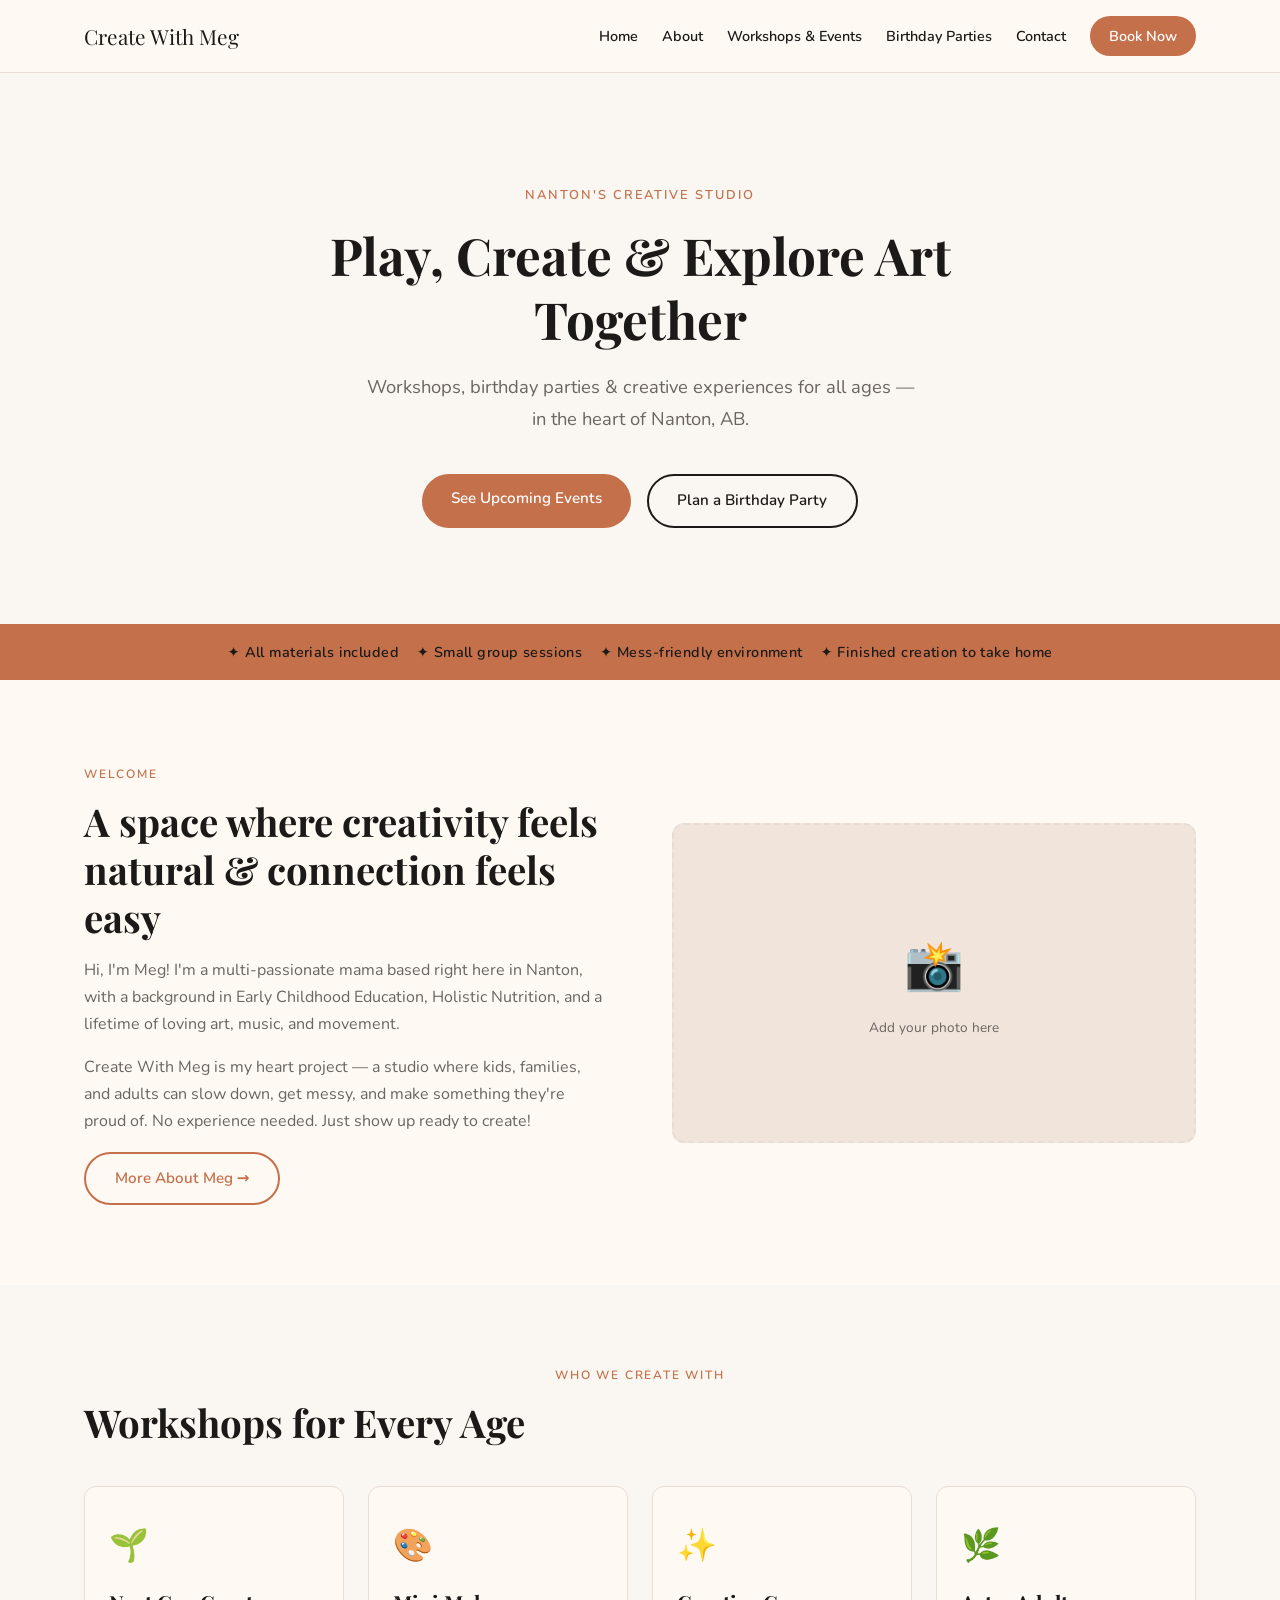
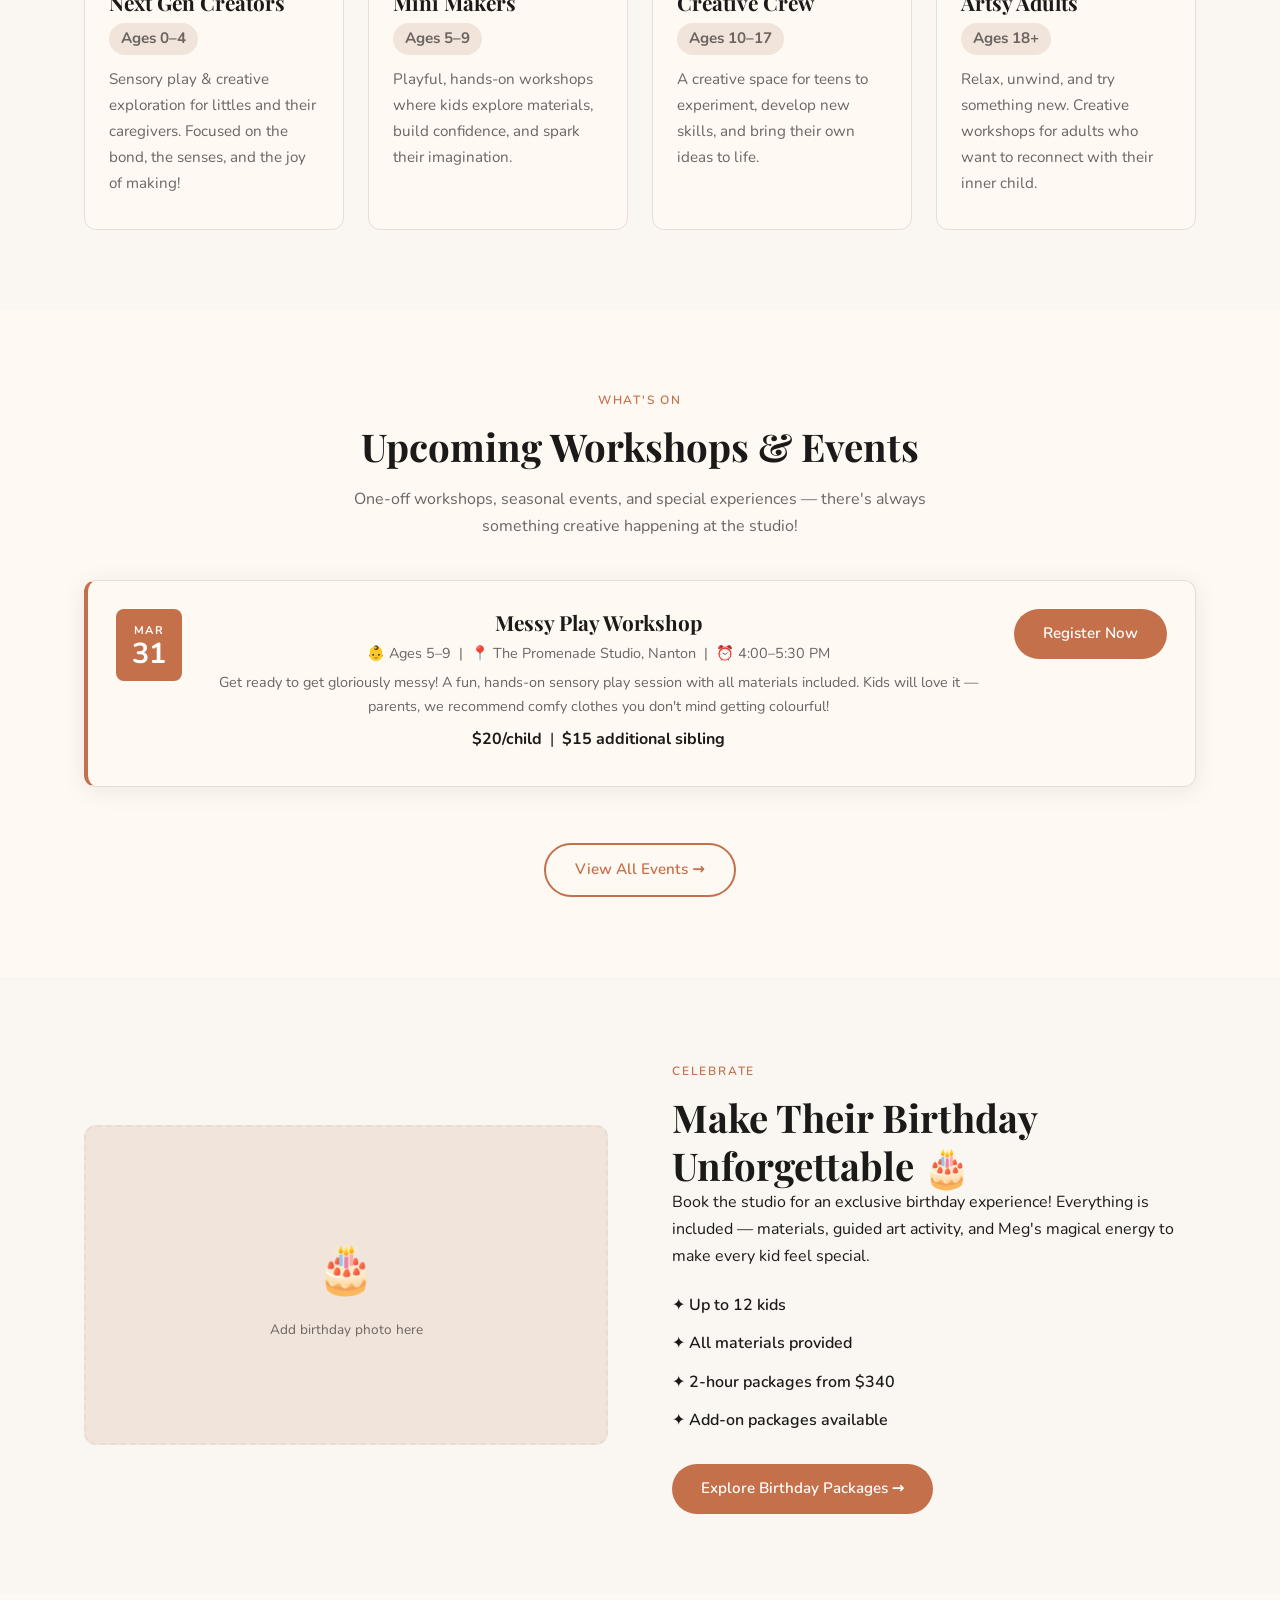
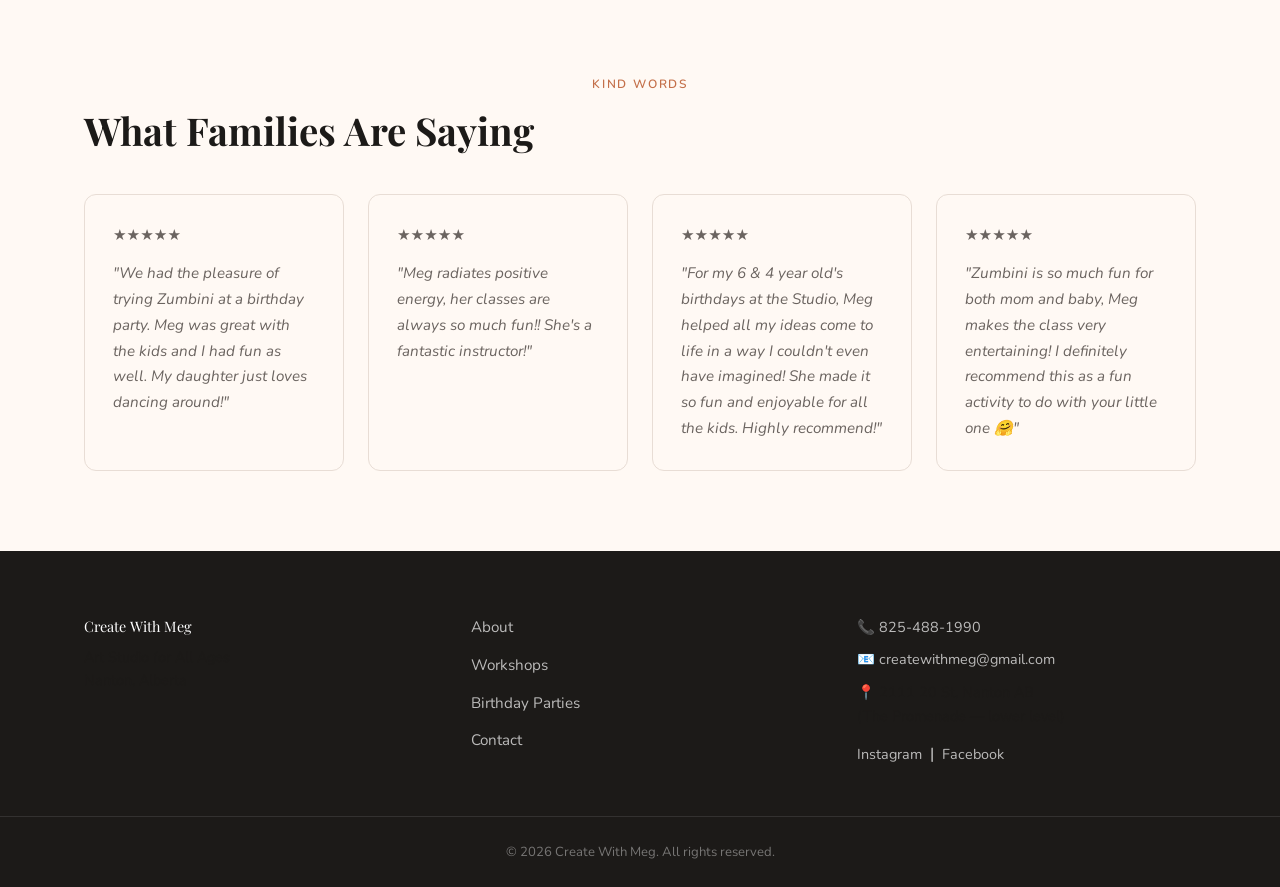
==== index.html @ df980b59 "Initial site launch — Create With Meg" ====
<!DOCTYPE html>
<html lang="en">
<head>
  <meta charset="UTF-8" />
  <meta name="viewport" content="width=device-width, initial-scale=1.0" />
  <title>Create With Meg | Art Studio — Nanton, AB</title>
  <meta name="description" content="Creative workshops, birthday parties, and art experiences for all ages in Nanton, Alberta. Book your spot at Create With Meg!" />
  <link rel="stylesheet" href="css/style.css" />
  <link href="https://fonts.googleapis.com/css2?family=Playfair+Display:wght@400;600;700&family=Nunito:wght@300;400;600&display=swap" rel="stylesheet" />
</head>
<body>

  <!-- NAVIGATION -->
  <nav class="navbar">
    <div class="nav-inner">
      <a href="index.html" class="nav-logo">Create With Meg</a>
      <ul class="nav-links">
        <li><a href="index.html">Home</a></li>
        <li><a href="about.html">About</a></li>
        <li><a href="workshops.html">Workshops & Events</a></li>
        <li><a href="birthdays.html">Birthday Parties</a></li>
        <li><a href="contact.html">Contact</a></li>
        <li><a href="workshops.html" class="btn-nav">Book Now</a></li>
      </ul>
      <button class="nav-toggle" aria-label="Toggle menu">&#9776;</button>
    </div>
  </nav>

  <!-- HERO -->
  <section class="hero">
    <div class="hero-content">
      <p class="hero-eyebrow">Nanton's Creative Studio</p>
      <h1>Play, Create &amp; Explore Art Together</h1>
      <p class="hero-sub">Workshops, birthday parties &amp; creative experiences for all ages — in the heart of Nanton, AB.</p>
      <div class="hero-btns">
        <a href="workshops.html" class="btn-primary">See Upcoming Events</a>
        <a href="birthdays.html" class="btn-secondary">Plan a Birthday Party</a>
      </div>
    </div>
  </section>

  <!-- INTRO STRIP -->
  <section class="intro-strip">
    <div class="container">
      <p>✦ All materials included &nbsp;&nbsp; ✦ Small group sessions &nbsp;&nbsp; ✦ Mess-friendly environment &nbsp;&nbsp; ✦ Finished creation to take home</p>
    </div>
  </section>

  <!-- ABOUT SNIPPET -->
  <section class="about-home section-pad">
    <div class="container two-col">
      <div class="about-text">
        <span class="label-tag">Welcome</span>
        <h2>A space where creativity feels natural &amp; connection feels easy</h2>
        <p>Hi, I'm Meg! I'm a multi-passionate mama based right here in Nanton, with a background in Early Childhood Education, Holistic Nutrition, and a lifetime of loving art, music, and movement.</p>
        <p>Create With Meg is my heart project — a studio where kids, families, and adults can slow down, get messy, and make something they're proud of. No experience needed. Just show up ready to create!</p>
        <a href="about.html" class="btn-outline">More About Meg →</a>
      </div>
      <div class="about-img-placeholder">
        <div class="img-block">📸<br/><small>Add your photo here</small></div>
      </div>
    </div>
  </section>

  <!-- AGE GROUPS -->
  <section class="age-groups section-pad bg-cream">
    <div class="container">
      <span class="label-tag center">Who We Create With</span>
      <h2 class="section-title">Workshops for Every Age</h2>
      <div class="cards-grid">
        <div class="card">
          <div class="card-icon">🌱</div>
          <h3>Next Gen Creators</h3>
          <p class="age-badge">Ages 0–4</p>
          <p>Sensory play &amp; creative exploration for littles and their caregivers. Focused on the bond, the senses, and the joy of making!</p>
        </div>
        <div class="card">
          <div class="card-icon">🎨</div>
          <h3>Mini Makers</h3>
          <p class="age-badge">Ages 5–9</p>
          <p>Playful, hands-on workshops where kids explore materials, build confidence, and spark their imagination.</p>
        </div>
        <div class="card">
          <div class="card-icon">✨</div>
          <h3>Creative Crew</h3>
          <p class="age-badge">Ages 10–17</p>
          <p>A creative space for teens to experiment, develop new skills, and bring their own ideas to life.</p>
        </div>
        <div class="card">
          <div class="card-icon">🌿</div>
          <h3>Artsy Adults</h3>
          <p class="age-badge">Ages 18+</p>
          <p>Relax, unwind, and try something new. Creative workshops for adults who want to reconnect with their inner child.</p>
        </div>
      </div>
    </div>
  </section>

  <!-- UPCOMING EVENTS TEASER -->
  <section class="events-teaser section-pad">
    <div class="container center-text">
      <span class="label-tag center">What's On</span>
      <h2 class="section-title">Upcoming Workshops &amp; Events</h2>
      <p class="section-sub">One-off workshops, seasonal events, and special experiences — there's always something creative happening at the studio!</p>

      <!-- EVENT CARD -->
      <div class="event-card featured">
        <div class="event-date-block">
          <span class="month">MAR</span>
          <span class="day">31</span>
        </div>
        <div class="event-details">
          <h3>Messy Play Workshop</h3>
          <p>👶 Ages 5–9 &nbsp;|&nbsp; 📍 The Promenade Studio, Nanton &nbsp;|&nbsp; ⏰ 4:00–5:30 PM</p>
          <p>Get ready to get gloriously messy! A fun, hands-on sensory play session with all materials included. Kids will love it — parents, we recommend comfy clothes you don't mind getting colourful!</p>
          <p class="price"><strong>$20/child</strong> &nbsp;|&nbsp; <strong>$15 additional sibling</strong></p>
        </div>
        <div class="event-cta">
          <a href="workshops.html#march31" class="btn-primary">Register Now</a>
        </div>
      </div>

      <a href="workshops.html" class="btn-outline" style="margin-top:2rem;">View All Events →</a>
    </div>
  </section>

  <!-- BIRTHDAY TEASER -->
  <section class="birthday-teaser section-pad bg-cream">
    <div class="container two-col reverse">
      <div class="birthday-text">
        <span class="label-tag">Celebrate</span>
        <h2>Make Their Birthday Unforgettable 🎂</h2>
        <p>Book the studio for an exclusive birthday experience! Everything is included — materials, guided art activity, and Meg's magical energy to make every kid feel special.</p>
        <ul class="birthday-bullets">
          <li>✦ Up to 12 kids</li>
          <li>✦ All materials provided</li>
          <li>✦ 2-hour packages from $340</li>
          <li>✦ Add-on packages available</li>
        </ul>
        <a href="birthdays.html" class="btn-primary">Explore Birthday Packages →</a>
      </div>
      <div class="about-img-placeholder">
        <div class="img-block">🎂<br/><small>Add birthday photo here</small></div>
      </div>
    </div>
  </section>

  <!-- REVIEWS -->
  <section class="reviews section-pad">
    <div class="container">
      <span class="label-tag center">Kind Words</span>
      <h2 class="section-title">What Families Are Saying</h2>
      <div class="reviews-grid">
        <div class="review-card">
          <p class="stars">★★★★★</p>
          <p>"We had the pleasure of trying Zumbini at a birthday party. Meg was great with the kids and I had fun as well. My daughter just loves dancing around!"</p>
        </div>
        <div class="review-card">
          <p class="stars">★★★★★</p>
          <p>"Meg radiates positive energy, her classes are always so much fun!! She's a fantastic instructor!"</p>
        </div>
        <div class="review-card">
          <p class="stars">★★★★★</p>
          <p>"For my 6 &amp; 4 year old's birthdays at the Studio, Meg helped all my ideas come to life in a way I couldn't even have imagined! She made it so fun and enjoyable for all the kids. Highly recommend!"</p>
        </div>
        <div class="review-card">
          <p class="stars">★★★★★</p>
          <p>"Zumbini is so much fun for both mom and baby, Meg makes the class very entertaining! I definitely recommend this as a fun activity to do with your little one 🤗"</p>
        </div>
      </div>
    </div>
  </section>

  <!-- FOOTER -->
  <footer class="footer">
    <div class="container footer-inner">
      <div class="footer-brand">
        <p class="footer-logo">Create With Meg</p>
        <p>Art Studio for All Ages<br/>Nanton, Alberta</p>
      </div>
      <div class="footer-links">
        <a href="about.html">About</a>
        <a href="workshops.html">Workshops</a>
        <a href="birthdays.html">Birthday Parties</a>
        <a href="contact.html">Contact</a>
      </div>
      <div class="footer-contact">
        <p>📞 <a href="tel:8254881990">825-488-1990</a></p>
        <p>📧 <a href="mailto:createwithmeg@gmail.com">createwithmeg@gmail.com</a></p>
        <p>📍 2111 20 St, Nanton AB<br/>(The Promenade — lower level)</p>
        <div class="social-links">
          <a href="#" aria-label="Instagram">Instagram</a> &nbsp;|&nbsp; <a href="#" aria-label="Facebook">Facebook</a>
        </div>
      </div>
    </div>
    <p class="footer-copy">© 2026 Create With Meg. All rights reserved.</p>
  </footer>

  <script>
    // Mobile nav toggle
    const toggle = document.querySelector('.nav-toggle');
    const navLinks = document.querySelector('.nav-links');
    toggle.addEventListener('click', () => navLinks.classList.toggle('open'));
  </script>

</body>
</html>
---- css/style.css ----
/* ============================================
   CREATE WITH MEG — STYLESHEET
   Palette: Cream · Near-black · Terracotta · Sage · Blush
   ============================================ */

:root {
  --cream: #faf7f2;
  --warm-white: #fff9f4;
  --near-black: #1c1a18;
  --terracotta: #c4704a;
  --terracotta-light: #d4866a;
  --sage: #8a9e89;
  --sage-light: #b5c9b4;
  --blush: #f0e4db;
  --text-muted: #6b6460;
  --border: #e8ddd5;
  --font-head: 'Playfair Display', Georgia, serif;
  --font-body: 'Nunito', system-ui, sans-serif;
  --radius: 12px;
  --shadow: 0 4px 24px rgba(28,26,24,0.08);
  --max-width: 1160px;
}

*, *::before, *::after { box-sizing: border-box; margin: 0; padding: 0; }

html { scroll-behavior: smooth; }

body {
  font-family: var(--font-body);
  background: var(--warm-white);
  color: var(--near-black);
  line-height: 1.7;
  font-size: 16px;
}

/* ---- TYPOGRAPHY ---- */
h1, h2, h3, h4 { font-family: var(--font-head); line-height: 1.25; }
h1 { font-size: clamp(2rem, 5vw, 3.2rem); }
h2 { font-size: clamp(1.6rem, 3.5vw, 2.4rem); }
h3 { font-size: 1.3rem; }
h4 { font-size: 1.05rem; }
p { color: var(--near-black); }
a { color: var(--terracotta); text-decoration: none; }
a:hover { text-decoration: underline; }
ul { list-style: none; padding: 0; }

/* ---- LAYOUT ---- */
.container { max-width: var(--max-width); margin: 0 auto; padding: 0 1.5rem; }
.section-pad { padding: 5rem 0; }
.bg-cream { background: var(--cream); }
.center-text { text-align: center; }
.two-col { display: grid; grid-template-columns: 1fr 1fr; gap: 4rem; align-items: center; }
.two-col.reverse { direction: rtl; }
.two-col.reverse > * { direction: ltr; }

@media (max-width: 768px) {
  .two-col { grid-template-columns: 1fr; gap: 2rem; }
  .two-col.reverse { direction: ltr; }
}

/* ---- LABEL TAG ---- */
.label-tag {
  display: inline-block;
  font-family: var(--font-body);
  font-size: 0.75rem;
  font-weight: 600;
  letter-spacing: 0.15em;
  text-transform: uppercase;
  color: var(--terracotta);
  margin-bottom: 0.75rem;
}
.label-tag.center { display: block; text-align: center; }

/* ---- SECTION TITLES ---- */
.section-title { margin-bottom: 1rem; }
.section-sub { color: var(--text-muted); max-width: 600px; margin: 0 auto 2.5rem; }

/* ---- BUTTONS ---- */
.btn-primary, .btn-secondary, .btn-outline, .btn-nav {
  display: inline-block;
  padding: 0.75rem 1.8rem;
  border-radius: 50px;
  font-family: var(--font-body);
  font-weight: 600;
  font-size: 0.95rem;
  cursor: pointer;
  transition: all 0.2s ease;
  text-decoration: none !important;
}
.btn-primary { background: var(--terracotta); color: #fff; }
.btn-primary:hover { background: #b05e3a; }
.btn-secondary { background: transparent; color: var(--near-black); border: 2px solid var(--near-black); }
.btn-secondary:hover { background: var(--near-black); color: #fff; }
.btn-outline { background: transparent; color: var(--terracotta); border: 2px solid var(--terracotta); }
.btn-outline:hover { background: var(--terracotta); color: #fff; }
.btn-nav { background: var(--terracotta); color: #fff !important; padding: 0.5rem 1.2rem; }
.btn-nav:hover { background: #b05e3a; }
.full-width { width: 100%; text-align: center; }

/* ---- NAVBAR ---- */
.navbar {
  position: sticky; top: 0; z-index: 100;
  background: var(--warm-white);
  border-bottom: 1px solid var(--border);
  padding: 1rem 0;
}
.nav-inner {
  max-width: var(--max-width);
  margin: 0 auto; padding: 0 1.5rem;
  display: flex; align-items: center; justify-content: space-between;
}
.nav-logo {
  font-family: var(--font-head);
  font-size: 1.3rem;
  color: var(--near-black) !important;
  text-decoration: none !important;
}
.nav-links {
  display: flex; align-items: center; gap: 1.5rem; list-style: none;
}
.nav-links a {
  color: var(--near-black);
  font-weight: 600;
  font-size: 0.9rem;
  text-decoration: none;
  transition: color 0.2s;
}
.nav-links a:hover, .nav-links a.active { color: var(--terracotta); }
.nav-toggle { display: none; background: none; border: none; font-size: 1.5rem; cursor: pointer; }

@media (max-width: 900px) {
  .nav-toggle { display: block; }
  .nav-links {
    display: none; flex-direction: column;
    position: absolute; top: 100%; left: 0; right: 0;
    background: var(--warm-white);
    border-bottom: 1px solid var(--border);
    padding: 1rem 1.5rem 1.5rem;
    gap: 1rem;
  }
  .nav-links.open { display: flex; }
  .navbar { position: relative; }
}

/* ---- HERO ---- */
.hero {
  background: var(--cream);
  padding: 7rem 1.5rem 6rem;
  text-align: center;
}
.hero-content { max-width: 720px; margin: 0 auto; }
.hero-eyebrow {
  font-size: 0.8rem; font-weight: 600; letter-spacing: 0.15em;
  text-transform: uppercase; color: var(--terracotta); margin-bottom: 1rem;
}
.hero h1 { margin-bottom: 1.25rem; }
.hero-sub { font-size: 1.15rem; color: var(--text-muted); margin-bottom: 2.5rem; max-width: 560px; margin-left: auto; margin-right: auto; }
.hero-btns { display: flex; gap: 1rem; justify-content: center; flex-wrap: wrap; }

/* ---- INTRO STRIP ---- */
.intro-strip {
  background: var(--terracotta);
  color: #fff;
  padding: 1rem 1.5rem;
  text-align: center;
  font-size: 0.9rem;
  font-weight: 600;
  letter-spacing: 0.03em;
}

/* ---- PAGE HERO ---- */
.page-hero {
  background: var(--cream);
  padding: 5rem 1.5rem 4rem;
  text-align: center;
}
.page-hero p { color: var(--text-muted); max-width: 580px; margin: 1rem auto 0; font-size: 1.05rem; }

/* ---- CARDS GRID ---- */
.cards-grid {
  display: grid;
  grid-template-columns: repeat(auto-fit, minmax(230px, 1fr));
  gap: 1.5rem;
  margin-top: 2.5rem;
}
.card {
  background: var(--warm-white);
  border: 1px solid var(--border);
  border-radius: var(--radius);
  padding: 2rem 1.5rem;
  transition: transform 0.2s, box-shadow 0.2s;
}
.card:hover { transform: translateY(-4px); box-shadow: var(--shadow); }
.card-icon { font-size: 2rem; margin-bottom: 1rem; }
.card h3 { margin-bottom: 0.5rem; }
.card p { color: var(--text-muted); font-size: 0.95rem; }
.age-badge {
  display: inline-block;
  background: var(--blush);
  color: var(--terracotta);
  font-size: 0.8rem; font-weight: 700;
  padding: 0.2rem 0.75rem;
  border-radius: 50px;
  margin-bottom: 0.75rem;
}

/* ---- EVENT CARDS ---- */
.event-card {
  background: var(--warm-white);
  border: 1px solid var(--border);
  border-radius: var(--radius);
  padding: 1.75rem;
  display: flex; gap: 1.5rem; align-items: flex-start;
  margin-bottom: 1.5rem;
  box-shadow: var(--shadow);
}
.event-card.featured { border-left: 4px solid var(--terracotta); }
.event-date-block {
  background: var(--terracotta);
  color: #fff;
  border-radius: 8px;
  padding: 0.75rem 1rem;
  text-align: center;
  min-width: 64px;
  flex-shrink: 0;
}
.event-date-block .month { display: block; font-size: 0.7rem; font-weight: 700; letter-spacing: 0.1em; text-transform: uppercase; }
.event-date-block .day { display: block; font-size: 1.8rem; font-weight: 700; line-height: 1; }
.event-date-block .year { display: block; font-size: 0.7rem; }
.event-details { flex: 1; }
.event-details h3 { margin-bottom: 0.35rem; }
.event-details p { color: var(--text-muted); font-size: 0.9rem; margin-bottom: 0.25rem; }
.event-details .price { color: var(--near-black); font-size: 1rem; margin-top: 0.5rem; }
.event-cta { display: flex; align-items: center; }

@media (max-width: 600px) {
  .event-card { flex-direction: column; }
  .event-cta { width: 100%; }
  .event-cta .btn-primary { width: 100%; text-align: center; }
}

/* ---- FULL EVENT CARD (workshops page) ---- */
.event-card-full {
  background: var(--warm-white);
  border: 1px solid var(--border);
  border-radius: var(--radius);
  overflow: hidden;
  box-shadow: var(--shadow);
  margin-bottom: 3rem;
}
.event-card-header {
  background: var(--cream);
  padding: 2rem;
  display: flex; gap: 1.5rem; align-items: center;
  border-bottom: 1px solid var(--border);
}
.event-date-block.large .day { font-size: 2.5rem; }
.event-header-info { flex: 1; }
.event-category {
  display: inline-block;
  background: var(--blush); color: var(--terracotta);
  font-size: 0.78rem; font-weight: 700;
  padding: 0.2rem 0.75rem; border-radius: 50px;
  margin-bottom: 0.5rem;
}
.event-header-info h2 { margin-bottom: 0.35rem; }
.event-meta { color: var(--text-muted); font-size: 0.9rem; }

.event-card-body {
  display: grid; grid-template-columns: 1fr 400px; gap: 0;
}
.event-description {
  padding: 2rem;
  border-right: 1px solid var(--border);
}
.event-description h4 { margin: 1.25rem 0 0.75rem; color: var(--terracotta); }
.event-description ul li { padding: 0.3rem 0; color: var(--text-muted); }

.event-register-box {
  padding: 2rem;
  background: var(--blush);
}
.event-register-box h3 { margin-bottom: 1rem; }
.price-display {
  background: var(--warm-white);
  border-radius: var(--radius);
  padding: 1rem;
  margin-bottom: 1.5rem;
  text-align: center;
}
.price-display p { margin-bottom: 0.25rem; }

@media (max-width: 900px) {
  .event-card-body { grid-template-columns: 1fr; }
  .event-description { border-right: none; border-bottom: 1px solid var(--border); }
  .event-card-header { flex-direction: column; align-items: flex-start; }
}

/* ---- COMING SOON BOX ---- */
.coming-soon-box {
  text-align: center;
  background: var(--cream);
  border: 2px dashed var(--border);
  border-radius: var(--radius);
  padding: 3rem 2rem;
}
.coming-soon-box h3 { margin-bottom: 0.75rem; }
.coming-soon-box p { color: var(--text-muted); margin-bottom: 1.5rem; }

/* ---- BIRTHDAY SECTION ---- */
.birthday-bullets { margin: 1rem 0 1.5rem; }
.birthday-bullets li { padding: 0.35rem 0; font-weight: 600; }

.pricing-grid {
  display: grid;
  grid-template-columns: 1fr 1fr;
  gap: 2rem;
  margin-top: 2.5rem;
}
@media (max-width: 768px) { .pricing-grid { grid-template-columns: 1fr; } }

.pricing-card {
  background: var(--warm-white);
  border: 1px solid var(--border);
  border-radius: var(--radius);
  overflow: hidden;
  box-shadow: var(--shadow);
}
.pricing-card.featured-card { border-top: 4px solid var(--terracotta); }
.pricing-header {
  background: var(--cream);
  padding: 1.5rem 2rem;
  border-bottom: 1px solid var(--border);
}
.pricing-sub { color: var(--text-muted); font-size: 0.9rem; margin-top: 0.25rem; }
.pricing-body { padding: 2rem; }
.price-main { text-align: center; margin-bottom: 1.5rem; }
.price-from { display: block; font-size: 0.85rem; color: var(--text-muted); }
.price-num { display: block; font-family: var(--font-head); font-size: 3rem; color: var(--terracotta); line-height: 1.1; }
.price-detail { display: block; font-size: 0.85rem; color: var(--text-muted); }
.price-breakdown {
  background: var(--blush);
  border-radius: 8px;
  padding: 1rem 1.25rem;
  margin-bottom: 1.5rem;
  font-size: 0.9rem;
}
.price-breakdown p { font-weight: 600; margin-bottom: 0.5rem; }
.price-breakdown li { padding: 0.2rem 0; color: var(--text-muted); }
.included-list li { padding: 0.35rem 0; color: var(--text-muted); font-size: 0.95rem; }
.addon-note { color: var(--text-muted); font-size: 0.9rem; margin: 1rem 0; font-style: italic; }

/* ---- REVIEWS ---- */
.reviews-grid {
  display: grid;
  grid-template-columns: repeat(auto-fit, minmax(260px, 1fr));
  gap: 1.5rem;
  margin-top: 2.5rem;
}
.review-card {
  background: var(--warm-white);
  border: 1px solid var(--border);
  border-radius: var(--radius);
  padding: 1.75rem;
}
.review-card p { color: var(--text-muted); font-style: italic; font-size: 0.95rem; }
.stars { font-size: 1.1rem; color: var(--terracotta); margin-bottom: 0.75rem; font-style: normal !important; }

/* ---- FORMS ---- */
.registration-form { display: flex; flex-direction: column; gap: 1rem; }
.form-row { display: grid; grid-template-columns: 1fr 1fr; gap: 1rem; }
@media (max-width: 600px) { .form-row { grid-template-columns: 1fr; } }
.form-group { display: flex; flex-direction: column; gap: 0.35rem; }
.form-group label { font-weight: 600; font-size: 0.9rem; }
.form-group input,
.form-group select,
.form-group textarea {
  padding: 0.7rem 1rem;
  border: 1.5px solid var(--border);
  border-radius: 8px;
  font-family: var(--font-body);
  font-size: 0.95rem;
  background: var(--warm-white);
  color: var(--near-black);
  transition: border-color 0.2s;
}
.form-group input:focus,
.form-group select:focus,
.form-group textarea:focus {
  outline: none;
  border-color: var(--terracotta);
}
.form-note { font-size: 0.85rem; color: var(--text-muted); font-style: italic; }
.form-container { max-width: 720px; margin: 0 auto; }

/* ---- ABOUT IMAGE PLACEHOLDER ---- */
.about-img-placeholder { }
.img-block {
  background: var(--blush);
  border-radius: var(--radius);
  min-height: 320px;
  display: flex; flex-direction: column;
  align-items: center; justify-content: center;
  font-size: 3rem; color: var(--text-muted);
  border: 2px dashed var(--border);
}
.img-block small { font-size: 0.85rem; margin-top: 0.5rem; font-family: var(--font-body); }

/* ---- ABOUT SECTION ---- */
.about-text h2 { margin-bottom: 1rem; }
.about-text p { color: var(--text-muted); margin-bottom: 1rem; }

/* ---- MISSION QUOTE ---- */
.mission-quote {
  font-family: var(--font-head);
  font-size: 1.3rem;
  color: var(--terracotta);
  border-left: 4px solid var(--terracotta);
  padding-left: 1.5rem;
  margin: 1.5rem auto;
  text-align: left;
  max-width: 650px;
  font-style: italic;
}

/* ---- EXPECT GRID ---- */
.expect-grid {
  display: grid;
  grid-template-columns: repeat(auto-fit, minmax(280px, 1fr));
  gap: 1.5rem;
  margin-top: 2.5rem;
}
.expect-item {
  display: flex; gap: 1rem; align-items: flex-start;
  background: var(--warm-white);
  border: 1px solid var(--border);
  border-radius: var(--radius);
  padding: 1.5rem;
}
.expect-icon { color: var(--terracotta); font-size: 1.2rem; font-weight: 700; flex-shrink: 0; }
.expect-item h4 { margin-bottom: 0.35rem; }
.expect-item p { color: var(--text-muted); font-size: 0.9rem; }

/* ---- CONTACT PAGE ---- */
.contact-info h2, .contact-form-wrap h2 { margin-bottom: 2rem; }
.contact-item {
  display: flex; gap: 1rem; align-items: flex-start;
  margin-bottom: 2rem;
}
.contact-icon { font-size: 1.5rem; flex-shrink: 0; }
.contact-item h4 { margin-bottom: 0.25rem; }
.contact-item p, .contact-item a { color: var(--text-muted); }
.contact-item a:hover { color: var(--terracotta); }
.social-links-large { display: flex; gap: 1rem; margin-top: 0.75rem; }
.social-btn {
  background: var(--blush); color: var(--terracotta) !important;
  padding: 0.4rem 1rem; border-radius: 50px;
  font-weight: 600; font-size: 0.9rem;
  text-decoration: none !important;
}
.social-btn:hover { background: var(--terracotta); color: #fff !important; }

.map-placeholder {
  background: var(--blush);
  border: 2px dashed var(--border);
  border-radius: var(--radius);
  padding: 3rem;
  margin-top: 1.5rem;
  text-align: center;
  color: var(--text-muted);
}

/* ---- FOOTER ---- */
.footer {
  background: var(--near-black);
  color: rgba(255,255,255,0.8);
  padding: 4rem 0 1.5rem;
}
.footer-inner {
  display: grid;
  grid-template-columns: 1fr 1fr 1fr;
  gap: 3rem;
  margin-bottom: 3rem;
}
@media (max-width: 768px) { .footer-inner { grid-template-columns: 1fr; gap: 2rem; } }
.footer-logo { font-family: var(--font-head); font-size: 1.3rem; color: #fff; margin-bottom: 0.5rem; }
.footer-brand p { font-size: 0.9rem; line-height: 1.6; }
.footer-links { display: flex; flex-direction: column; gap: 0.75rem; }
.footer-links a { color: rgba(255,255,255,0.7); font-size: 0.95rem; text-decoration: none; }
.footer-links a:hover { color: var(--terracotta-light); }
.footer-contact p { font-size: 0.9rem; margin-bottom: 0.5rem; }
.footer-contact a { color: rgba(255,255,255,0.7); }
.footer-contact a:hover { color: var(--terracotta-light); }
.social-links { margin-top: 0.75rem; }
.social-links a { color: rgba(255,255,255,0.7); font-size: 0.9rem; }
.social-links a:hover { color: var(--terracotta-light); }
.footer-copy {
  text-align: center; font-size: 0.82rem;
  color: rgba(255,255,255,0.4);
  border-top: 1px solid rgba(255,255,255,0.1);
  padding-top: 1.5rem;
}
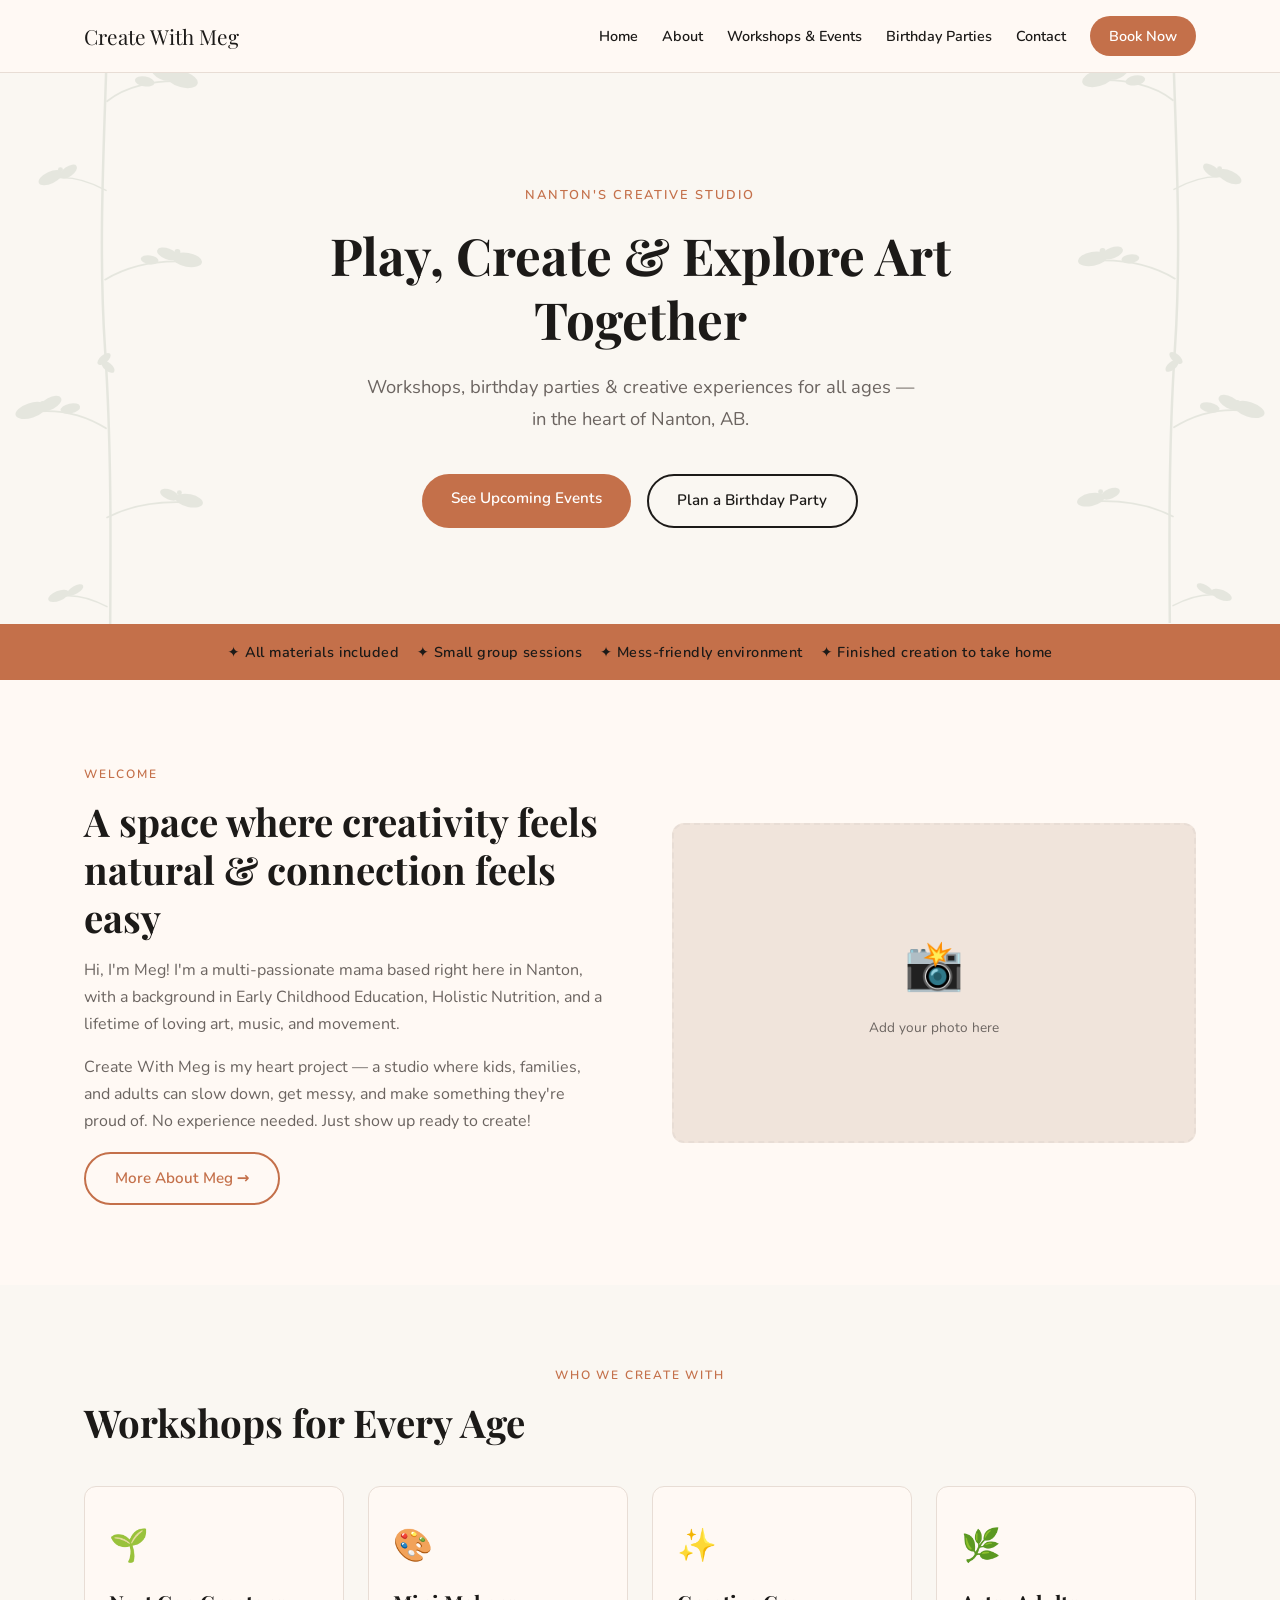
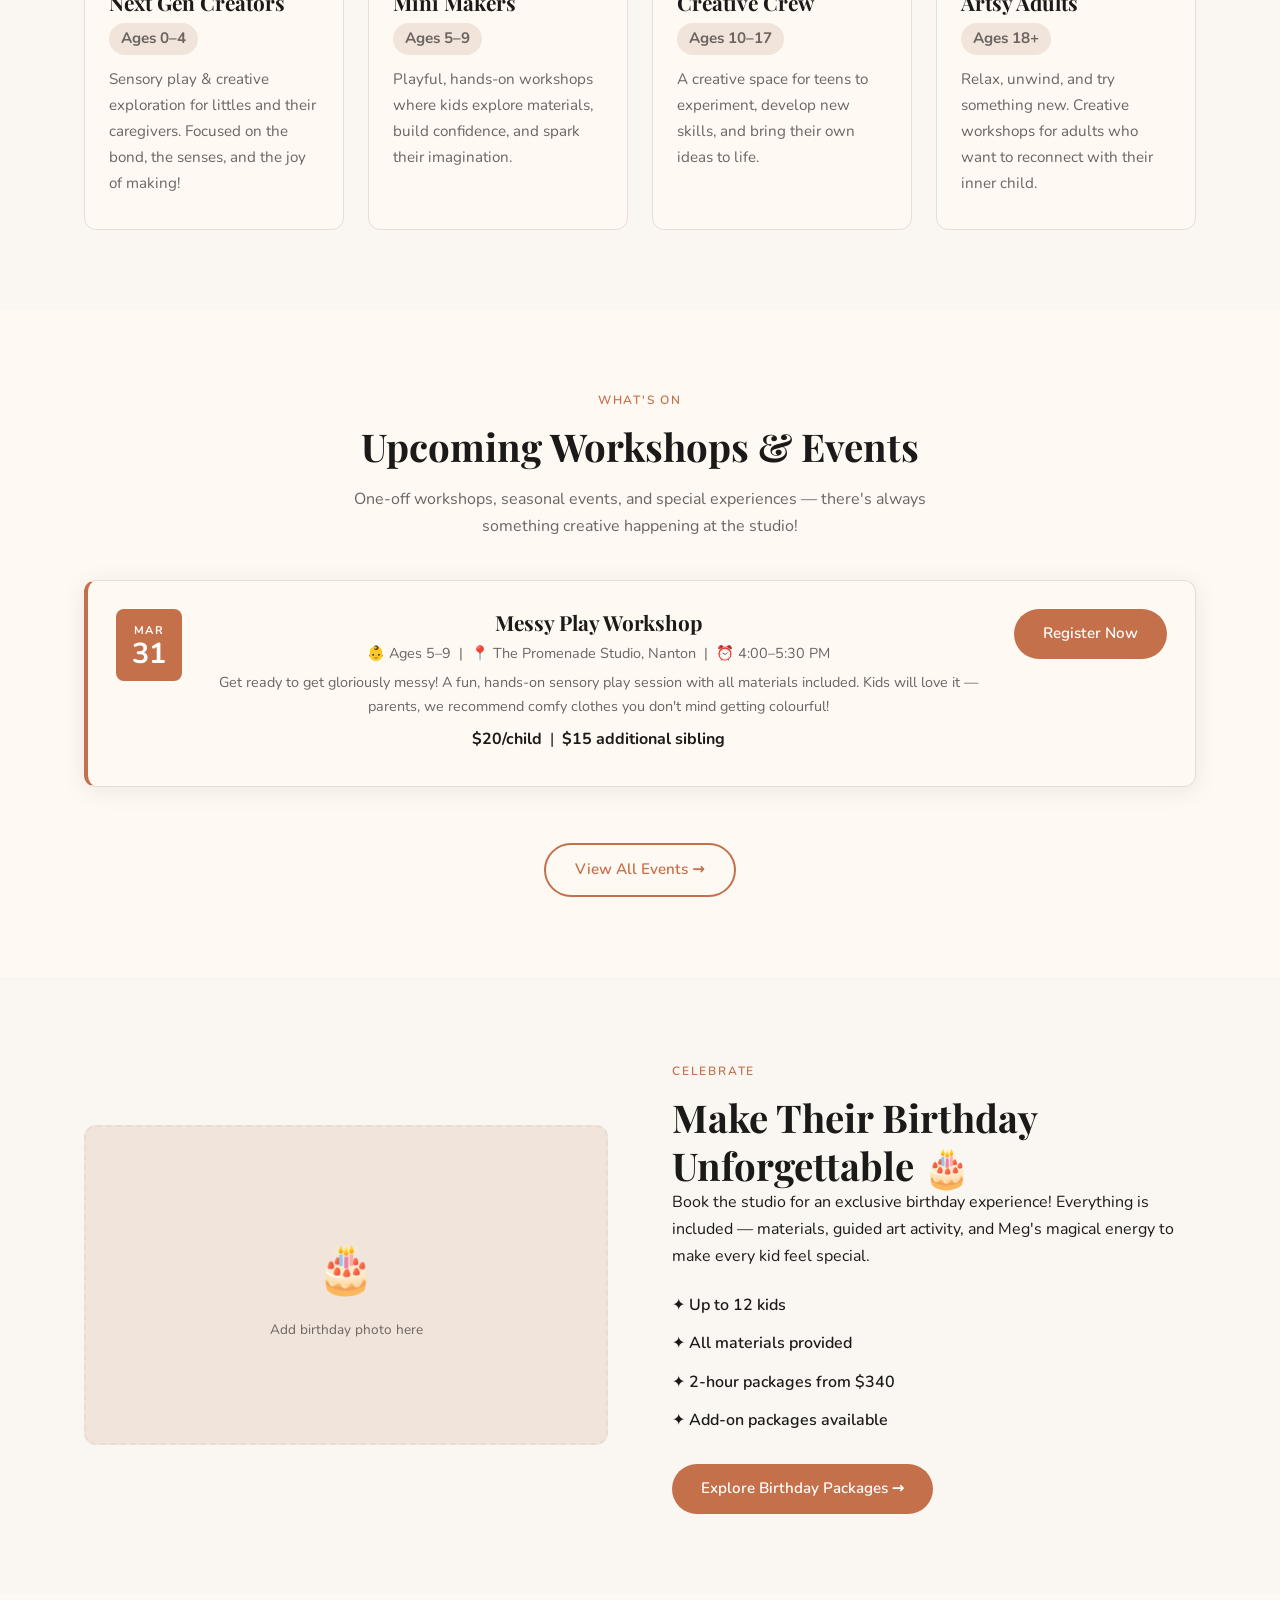
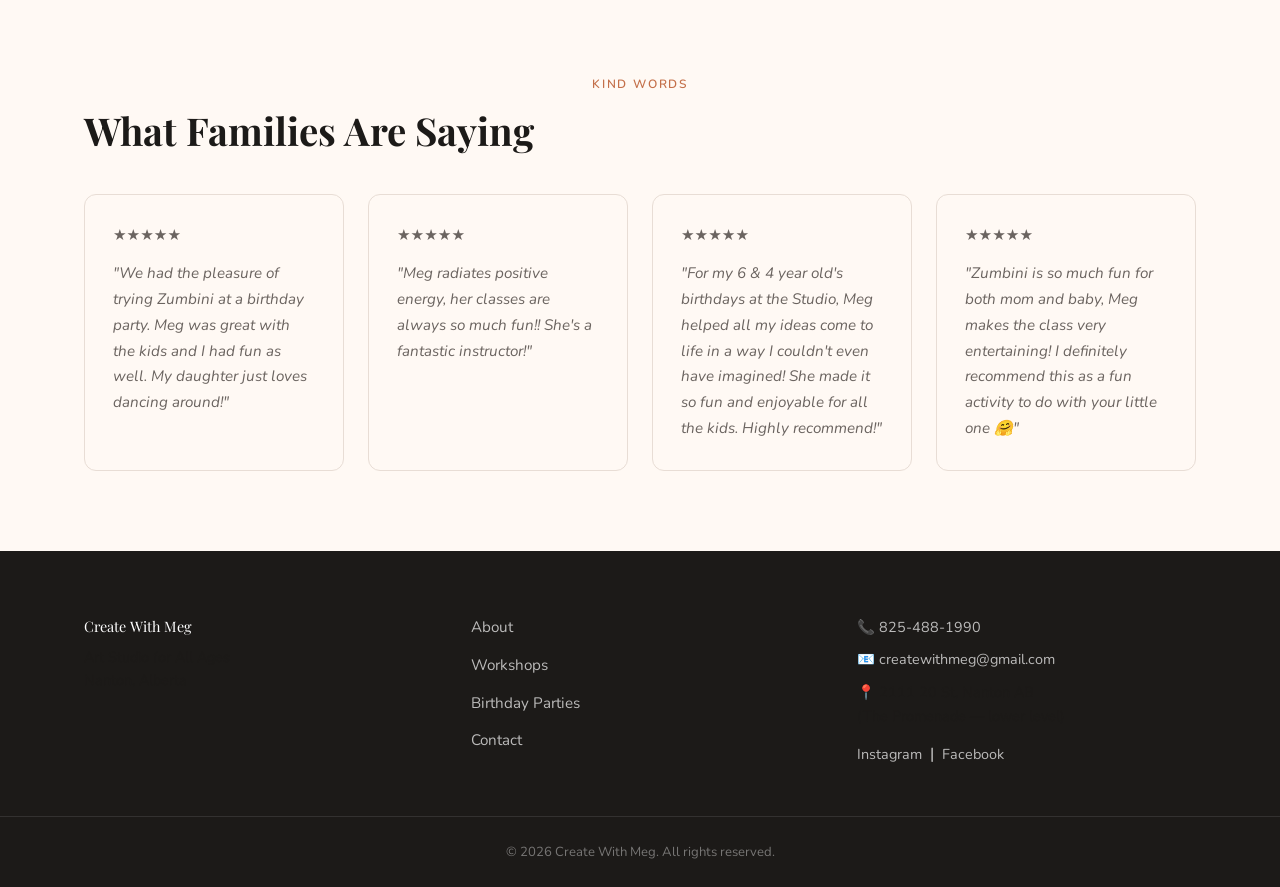
==== commit f68521a1: "Add sage green botanical branch accents to hero sections" ====
--- a/index.html
+++ b/index.html
@@ -28,6 +28,8 @@
 
   <!-- HERO -->
   <section class="hero">
+    <div class="botanical-left"><img src="images/botanical.svg" alt="" aria-hidden="true" style="height:100%;width:100%;object-fit:cover;"/></div>
+    <div class="botanical-right"><img src="images/botanical.svg" alt="" aria-hidden="true" style="height:100%;width:100%;object-fit:cover;"/></div>
     <div class="hero-content">
       <p class="hero-eyebrow">Nanton's Creative Studio</p>
       <h1>Play, Create &amp; Explore Art Together</h1>
--- a/css/style.css
+++ b/css/style.css
@@ -142,11 +142,35 @@
   .navbar { position: relative; }
 }
 
+/* ---- BOTANICAL DECORATIONS ---- */
+.botanical-left,
+.botanical-right {
+  position: absolute;
+  top: 0; bottom: 0;
+  width: 220px;
+  pointer-events: none;
+  opacity: 0.18;
+}
+.botanical-left { left: 0; }
+.botanical-right { right: 0; transform: scaleX(-1); }
+.botanical-left svg,
+.botanical-right svg { width: 100%; height: 100%; }
+
+@media (max-width: 900px) {
+  .botanical-left, .botanical-right { width: 120px; opacity: 0.12; }
+}
+@media (max-width: 600px) {
+  .botanical-left { display: none; }
+  .botanical-right { width: 90px; opacity: 0.1; }
+}
+
 /* ---- HERO ---- */
 .hero {
   background: var(--cream);
   padding: 7rem 1.5rem 6rem;
   text-align: center;
+  position: relative;
+  overflow: hidden;
 }
 .hero-content { max-width: 720px; margin: 0 auto; }
 .hero-eyebrow {
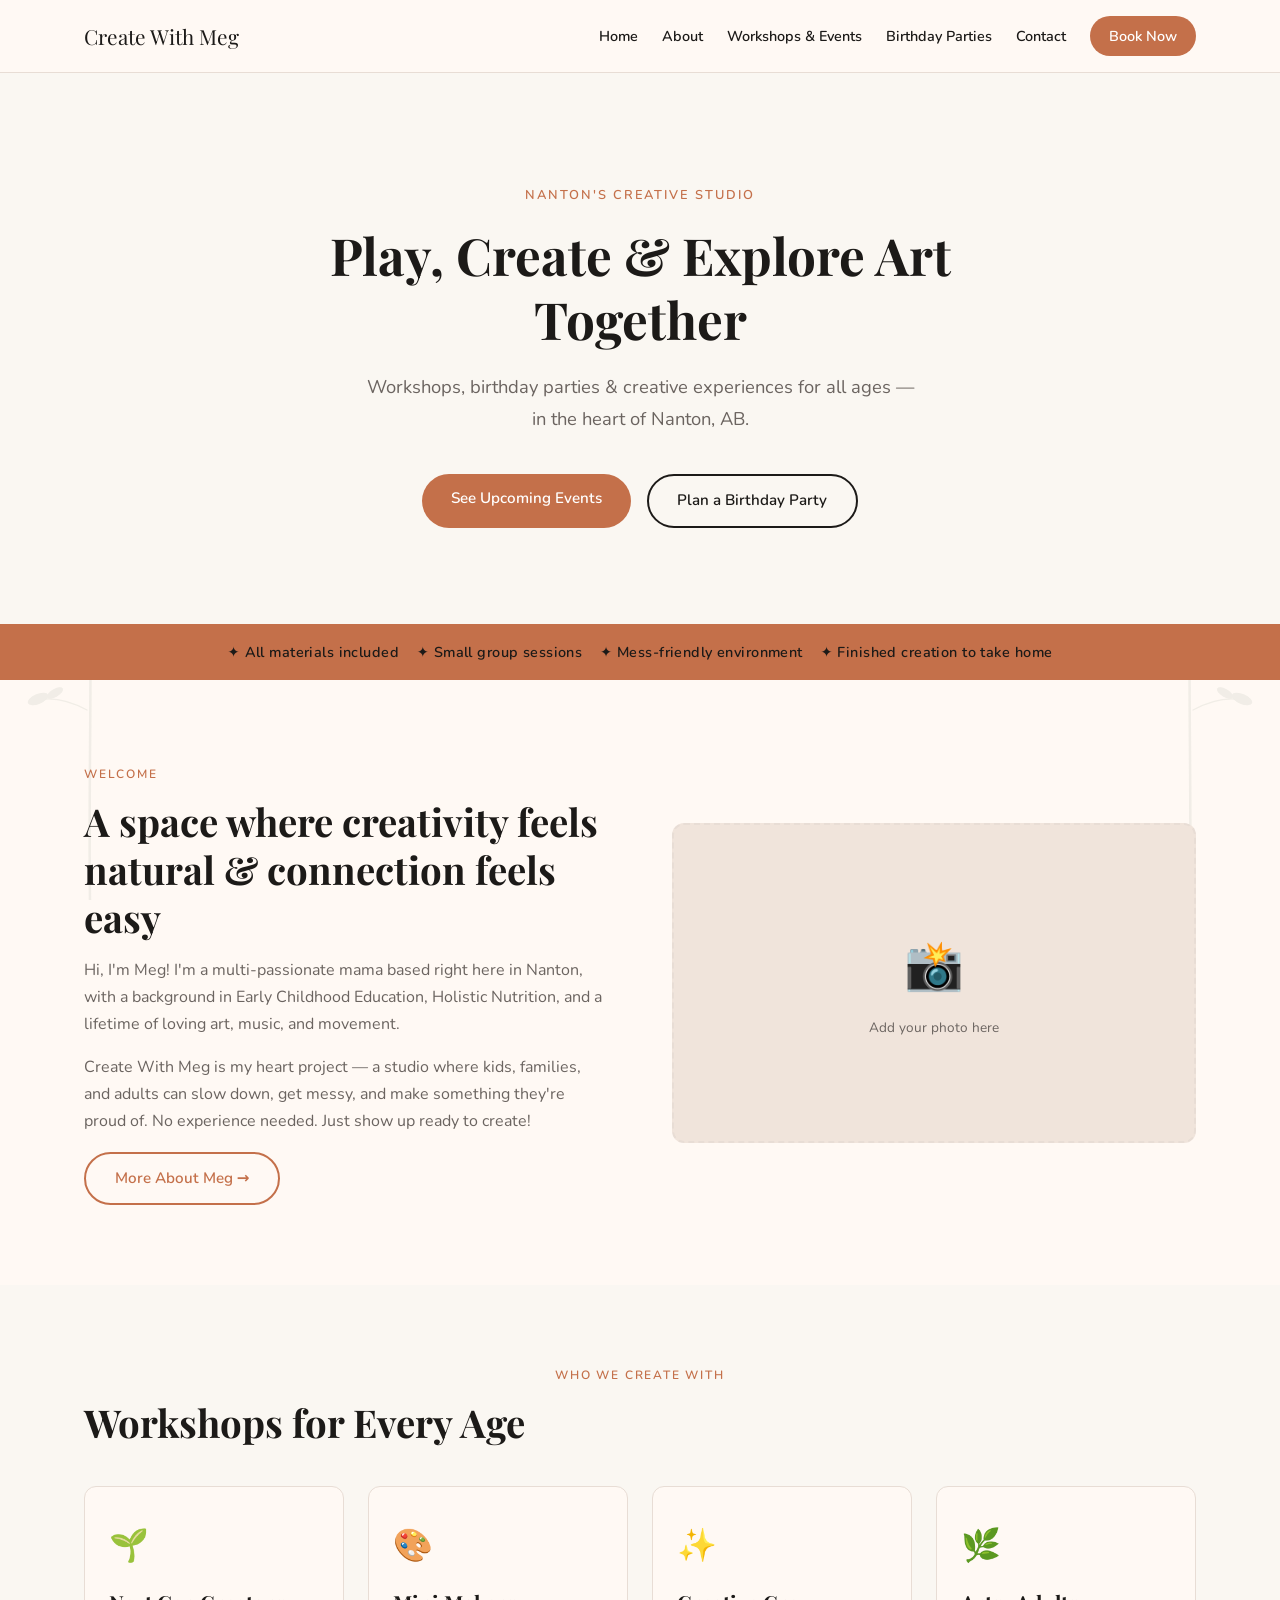
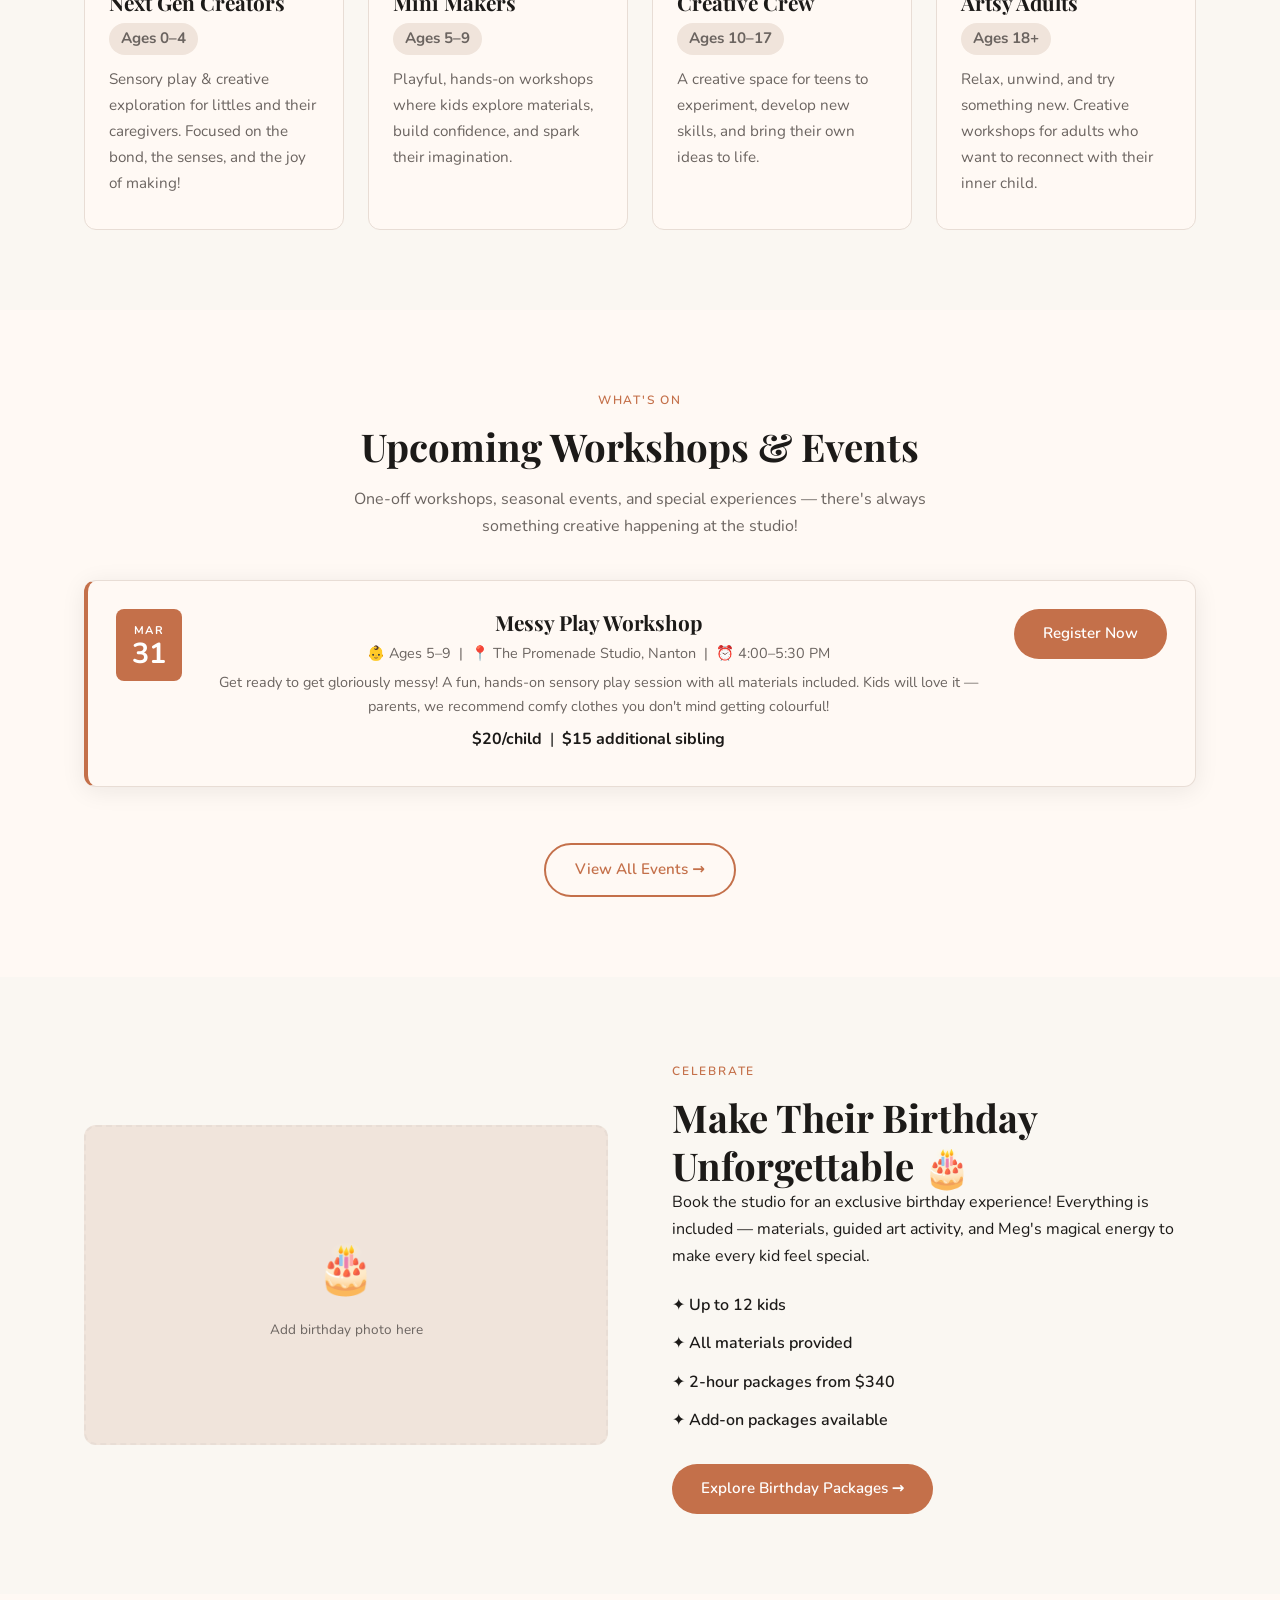
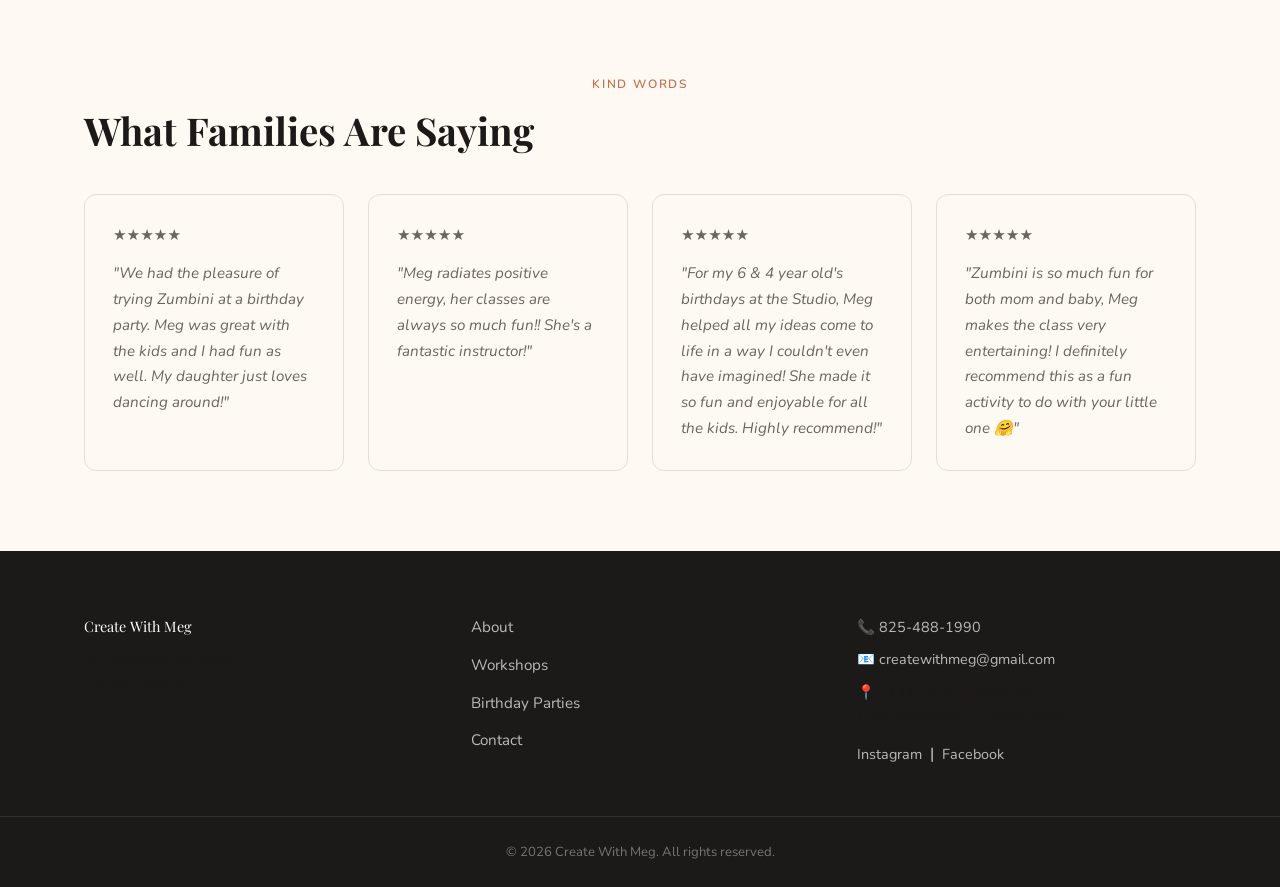
==== commit afb70a22: "Fix botanical branches — proper fixed background on left/right edges" ====
--- a/index.html
+++ b/index.html
@@ -9,6 +9,8 @@
   <link href="https://fonts.googleapis.com/css2?family=Playfair+Display:wght@400;600;700&family=Nunito:wght@300;400;600&display=swap" rel="stylesheet" />
 </head>
 <body>
+  <div class="botanical-bg botanical-bg-left" aria-hidden="true"><img src="images/botanical.svg" alt=""/></div>
+  <div class="botanical-bg botanical-bg-right" aria-hidden="true"><img src="images/botanical.svg" alt=""/></div>
 
   <!-- NAVIGATION -->
   <nav class="navbar">
@@ -28,8 +30,6 @@
 
   <!-- HERO -->
   <section class="hero">
-    <div class="botanical-left"><img src="images/botanical.svg" alt="" aria-hidden="true" style="height:100%;width:100%;object-fit:cover;"/></div>
-    <div class="botanical-right"><img src="images/botanical.svg" alt="" aria-hidden="true" style="height:100%;width:100%;object-fit:cover;"/></div>
     <div class="hero-content">
       <p class="hero-eyebrow">Nanton's Creative Studio</p>
       <h1>Play, Create &amp; Explore Art Together</h1>
--- a/css/style.css
+++ b/css/style.css
@@ -31,6 +31,33 @@
   color: var(--near-black);
   line-height: 1.7;
   font-size: 16px;
+  position: relative;
+}
+
+/* Botanical background — fixed left & right edges, behind everything */
+.botanical-bg {
+  position: fixed;
+  top: 0; bottom: 0;
+  width: 180px;
+  pointer-events: none;
+  z-index: 0;
+  opacity: 0.12;
+}
+.botanical-bg-left { left: 0; }
+.botanical-bg-right { right: 0; transform: scaleX(-1); }
+.botanical-bg img { width: 100%; height: 100%; object-fit: cover; object-position: top; }
+
+/* Make sure all content sits above the botanical bg */
+.navbar, section, footer { position: relative; z-index: 1; }
+
+@media (max-width: 1200px) {
+  .botanical-bg { width: 120px; opacity: 0.09; }
+}
+@media (max-width: 900px) {
+  .botanical-bg { width: 80px; opacity: 0.07; }
+}
+@media (max-width: 600px) {
+  .botanical-bg { display: none; }
 }
 
 /* ---- TYPOGRAPHY ---- */
@@ -142,35 +169,11 @@
   .navbar { position: relative; }
 }
 
-/* ---- BOTANICAL DECORATIONS ---- */
-.botanical-left,
-.botanical-right {
-  position: absolute;
-  top: 0; bottom: 0;
-  width: 220px;
-  pointer-events: none;
-  opacity: 0.18;
-}
-.botanical-left { left: 0; }
-.botanical-right { right: 0; transform: scaleX(-1); }
-.botanical-left svg,
-.botanical-right svg { width: 100%; height: 100%; }
-
-@media (max-width: 900px) {
-  .botanical-left, .botanical-right { width: 120px; opacity: 0.12; }
-}
-@media (max-width: 600px) {
-  .botanical-left { display: none; }
-  .botanical-right { width: 90px; opacity: 0.1; }
-}
-
 /* ---- HERO ---- */
 .hero {
   background: var(--cream);
   padding: 7rem 1.5rem 6rem;
   text-align: center;
-  position: relative;
-  overflow: hidden;
 }
 .hero-content { max-width: 720px; margin: 0 auto; }
 .hero-eyebrow {
